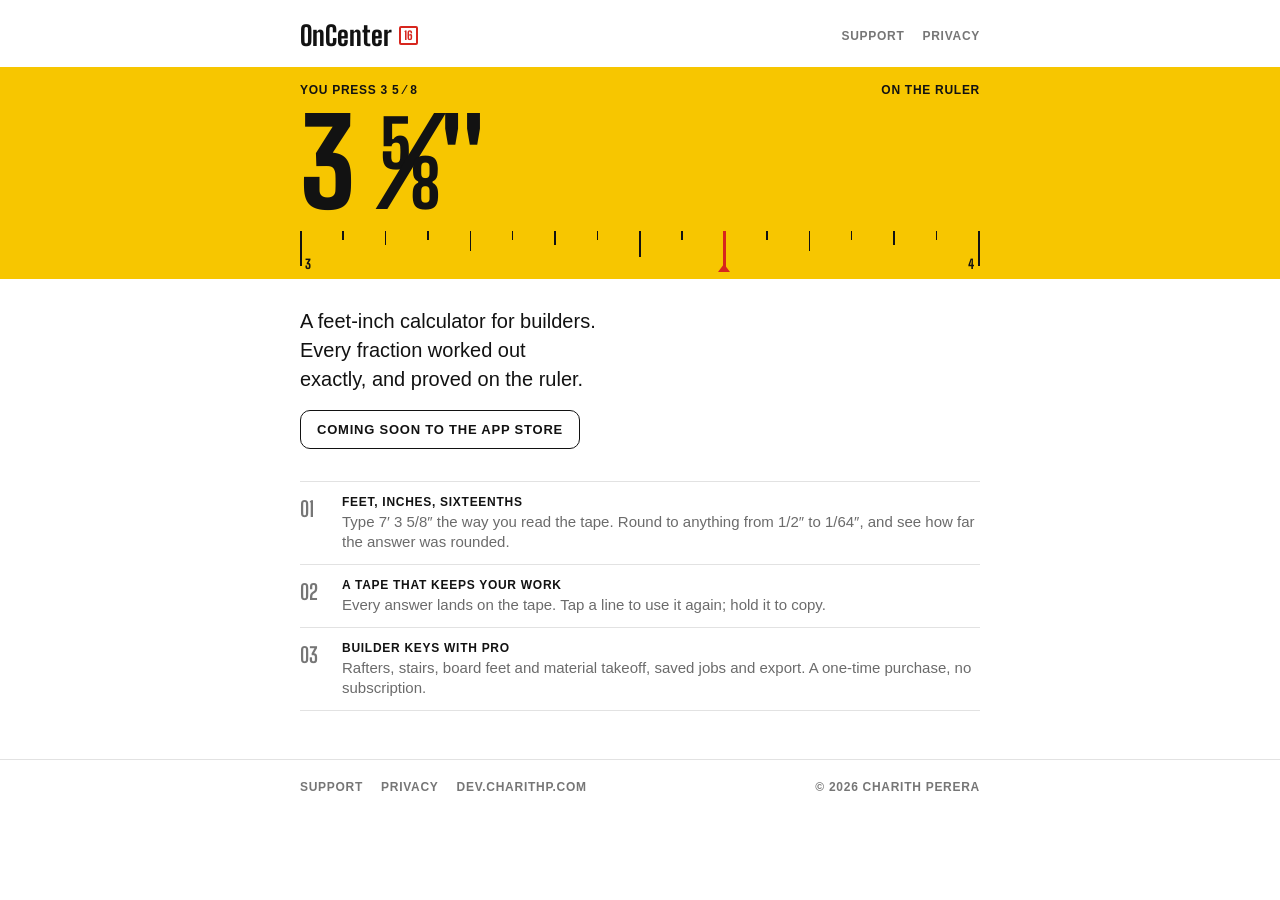
==== index.html @ 0c9e2f1a "OnCenter support and privacy site A holding home page, /support and /privacy in OnCenter's own look," ====
<!DOCTYPE html>
<html lang="en">
<head>
  <meta charset="UTF-8">
  <meta name="viewport" content="width=device-width, initial-scale=1.0">
  <title>OnCenter — Feet &amp; Inch Calculator</title>
  <meta name="description" content="OnCenter is a feet-inch-fraction calculator for builders. Exact fractions, proved on the ruler. Rafters, stairs, board feet and takeoff with Pro.">
  <link rel="icon" href="data:image/svg+xml,%3Csvg%20xmlns='http://www.w3.org/2000/svg'%20viewBox='0%200%2032%2032'%3E%3Crect%20width='32'%20height='32'%20rx='7'%20fill='%23F7C600'/%3E%3Crect%20x='5'%20y='5'%20width='14'%20height='11'%20rx='1'%20fill='none'%20stroke='%23D7261E'%20stroke-width='2'/%3E%3Cpath%20d='M6%2032V24M11%2032V27M16%2032V24M21%2032V27M26%2032V24'%20stroke='%23121212'%20stroke-width='2'/%3E%3C/svg%3E">
  <link rel="preconnect" href="https://fonts.googleapis.com">
  <link rel="preconnect" href="https://fonts.gstatic.com" crossorigin>
  <link href="https://fonts.googleapis.com/css2?family=Big+Shoulders+Display:wght@600;700;800&display=swap" rel="stylesheet">
  <link rel="stylesheet" href="styles.css">
</head>
<body>
  <header class="wrap top">
    <a class="wordmark" href="index.html" aria-label="OnCenter">OnCenter<span class="badge" aria-hidden="true">16</span></a>
    <nav aria-label="Site">
      <a href="support.html">Support</a>
      <a href="privacy.html">Privacy</a>
    </nav>
  </header>

  <section class="blade" aria-label="An example answer: 3 and 5 eighths inches, marked on the ruler">
    <div class="wrap">
      <div class="line"><span>You press 3 5 ⁄ 8</span><span>On the ruler</span></div>
      <div class="answer" aria-hidden="true">3 <span class="num-top">5</span>⁄<span class="num-bottom">8</span>″</div>
      <div class="ruler" aria-hidden="true" id="ruler"></div>
    </div>
  </section>

  <main class="wrap">
    <p class="lead">A feet-inch calculator for builders. Every fraction worked out exactly, and proved on the ruler.</p>
    <span class="soon">Coming soon to the App Store</span>

    <ol class="points">
      <li><span class="n">01</span><div><b>Feet, inches, sixteenths</b><span>Type 7′ 3 5/8″ the way you read the tape. Round to anything from 1/2″ to 1/64″, and see how far the answer was rounded.</span></div></li>
      <li><span class="n">02</span><div><b>A tape that keeps your work</b><span>Every answer lands on the tape. Tap a line to use it again; hold it to copy.</span></div></li>
      <li><span class="n">03</span><div><b>Builder keys with Pro</b><span>Rafters, stairs, board feet and material takeoff, saved jobs and export. A one-time purchase, no subscription.</span></div></li>
    </ol>
  </main>

  <footer>
    <div class="wrap">
      <nav aria-label="Footer">
        <a href="support.html">Support</a>
        <a href="privacy.html">Privacy</a>
        <a href="https://dev.charithp.com">dev.charithp.com</a>
      </nav>
      <span>© 2026 Charith Perera</span>
    </div>
  </footer>

  <script>
    // The blade's ruler: one inch in sixteenths, 3 to 4, the tick at 5/8.
    // Heights as the app draws them (RulerStrip): whole, half, quarter, eighth, sixteenth.
    (function () {
      var ruler = document.getElementById('ruler');
      var heights = [0.88, 0.22, 0.36, 0.22, 0.5, 0.22, 0.36, 0.22, 0.66, 0.22, 0.36, 0.22, 0.5, 0.22, 0.36, 0.22, 0.88];
      heights.forEach(function (h, i) {
        var t = document.createElement('span');
        t.className = 'tick';
        t.style.left = 'calc(' + (i / 16 * 100) + '% - ' + (i / 16 * 2) + 'px)';
        t.style.height = (h * 100) + '%';
        if (i === 0 || i === 16) t.style.width = '2px';
        ruler.appendChild(t);
      });
      var left = document.createElement('span');
      left.className = 'num'; left.textContent = '3'; left.style.left = '5px';
      var right = document.createElement('span');
      right.className = 'num'; right.textContent = '4'; right.style.right = '6px';
      var mark = document.createElement('span');
      mark.className = 'mark'; mark.style.left = 'calc(62.5% - 1.25px)';
      ruler.append(left, right, mark);
    })();
  </script>
</body>
</html>
---- styles.css ----
/* OnCenter's site: the app's tape-blade identity on the web.
   Tokens mirror OnCenter/Shared/Design/DesignSystem.swift (DESIGN.md Part 1).
   Ink on white, one yellow blade band, the red only as the 16 badge and the
   ruler's tick. Links are ink, never blue (DESIGN.md, Don't). */

:root {
  --page: #FFFFFF;
  --ink: #121212;
  --muted: #6B6B6B;
  --label: #767676;
  --rule: #E2E2E2;
  --blade: #F7C600;
  --on-blade: #121212;
  --red: #D7261E;
  --red-on-blade: #D7261E;
  --numbers: "Big Shoulders Display", "Arial Narrow", "Roboto Condensed", sans-serif;
  --sans: -apple-system, BlinkMacSystemFont, "SF Pro Text", "Helvetica Neue", Arial, sans-serif;
  color-scheme: light;
}

@media (prefers-color-scheme: dark) {
  :root:not([data-theme="light"]) {
    --page: #121212;
    --ink: #F2F2F2;
    --muted: #9A9A9A;
    --label: #7E7E7E;
    --rule: #2C2C2C;
    --red: #FF4A3D;
    color-scheme: dark;
  }
}

:root[data-theme="dark"] {
  --page: #121212;
  --ink: #F2F2F2;
  --muted: #9A9A9A;
  --label: #7E7E7E;
  --rule: #2C2C2C;
  --red: #FF4A3D;
  color-scheme: dark;
}

* { box-sizing: border-box; }

html, body { margin: 0; }

body {
  background: var(--page);
  color: var(--ink);
  font: 17px/1.55 var(--sans);
  -webkit-font-smoothing: antialiased;
}

a { color: var(--ink); text-decoration-thickness: 1.5px; text-underline-offset: 3px; }
a:hover { text-decoration-thickness: 2.5px; }

.wrap { max-width: 720px; margin: 0 auto; padding-inline: 20px; }

/* The wordmark: Big Shoulders 800 with the red-boxed 16. */
.wordmark {
  display: inline-flex; align-items: center; gap: 7px;
  font: 800 27px/1 var(--numbers); color: var(--ink); text-decoration: none;
}
.wordmark .badge {
  font: 800 12px/1 var(--numbers); color: var(--red);
  border: 2px solid var(--red); border-radius: 2px; padding: 2px 3px 1px;
}

header.top { padding-block: 22px 18px; display: flex; align-items: center; justify-content: space-between; gap: 16px; flex-wrap: wrap; }
header.top nav { display: flex; gap: 18px; font: 600 12px/1 var(--sans); letter-spacing: .06em; text-transform: uppercase; }
header.top nav a { text-decoration: none; color: var(--label); }
header.top nav a:hover, header.top nav a[aria-current] { color: var(--ink); }

.label { font: 600 12px/16px var(--sans); letter-spacing: .06em; text-transform: uppercase; color: var(--label); }

/* The blade: full-bleed yellow, one answer, its ruler. */
.blade { background: var(--blade); color: var(--on-blade); }
.blade .wrap { padding-block: 14px 8px; }
.blade .line { display: flex; justify-content: space-between; gap: 12px; font: 600 12px/18px var(--sans); letter-spacing: .06em; text-transform: uppercase; }
.blade .answer { font: 800 clamp(66px, 16vw, 120px)/1 var(--numbers); letter-spacing: -.01em; margin-top: 4px; }
/* The raised fraction, as the blade sets it: numerals at 0.55×, the
   numerator raised, the ⁄ at full size between them. */
.blade .answer .num-top, .blade .answer .num-bottom { font-size: .55em; line-height: 0; }
.blade .answer .num-top { vertical-align: .6em; }

.ruler { position: relative; height: 40px; margin-top: 8px; }
.ruler .tick { position: absolute; top: 0; width: 1.5px; background: var(--on-blade); }
.ruler .num { position: absolute; bottom: 0; font: 800 13px/1 var(--numbers); }
.ruler .mark { position: absolute; top: 0; bottom: 0; width: 3px; background: var(--red-on-blade); transform: translateX(-1px); }
.ruler .mark::after {
  content: ""; position: absolute; bottom: -1px; left: -4.5px;
  border-left: 6px solid transparent; border-right: 6px solid transparent; border-bottom: 8px solid var(--red-on-blade);
}

main { padding-block: 28px 48px; }

.lead { font-size: 20px; line-height: 1.45; color: var(--ink); max-width: 34ch; margin: 0 0 16px; text-wrap: balance; }
.soon { display: inline-flex; align-items: center; gap: 10px; border: 1.5px solid var(--ink); border-radius: 10px; padding: 12px 16px; font: 600 13px/1 var(--sans); letter-spacing: .06em; text-transform: uppercase; }

.points { list-style: none; padding: 0; margin: 32px 0 0; border-top: 1px solid var(--rule); }
.points li { display: flex; gap: 14px; padding: 12px 0; border-bottom: 1px solid var(--rule); }
.points .n { flex: none; width: 28px; font: 700 21px/1.2 var(--numbers); color: var(--label); }
.points b { display: block; font: 600 12px/16px var(--sans); letter-spacing: .06em; text-transform: uppercase; }
.points span { display: block; margin-top: 2px; color: var(--muted); font-size: 15px; line-height: 20px; }

/* Legal and support pages. */
.doc h1 { font: 800 56px/52px var(--numbers); text-transform: uppercase; margin: 6px 0 10px; text-wrap: balance; }
.doc .updated { margin: 0 0 24px; }
.doc h2 { font: 600 17px/22px var(--sans); margin: 32px 0 6px; padding-top: 16px; border-top: 1px solid var(--rule); }
.doc p, .doc li { color: var(--ink); max-width: 66ch; }
.doc p { margin: 0 0 12px; }
.doc ul { padding-left: 20px; margin: 0 0 12px; }
.doc li { margin-bottom: 6px; }
.doc .muted { color: var(--muted); }
/* Keys and typed entries, outlined like the keypad's keys. */
.doc code { font: 600 15px/1 var(--sans); white-space: nowrap; border: 1.5px solid var(--ink); border-radius: 6px; padding: 1px 6px; }
.email { font: 700 25px/1.2 var(--numbers); }

footer { border-top: 1px solid var(--rule); }
footer .wrap { padding-block: 18px 28px; display: flex; justify-content: space-between; gap: 16px; flex-wrap: wrap; }
footer nav { display: flex; gap: 18px; flex-wrap: wrap; }
footer, footer a { color: var(--label); font: 600 12px/18px var(--sans); letter-spacing: .06em; text-transform: uppercase; text-decoration: none; }
footer a:hover { color: var(--ink); }
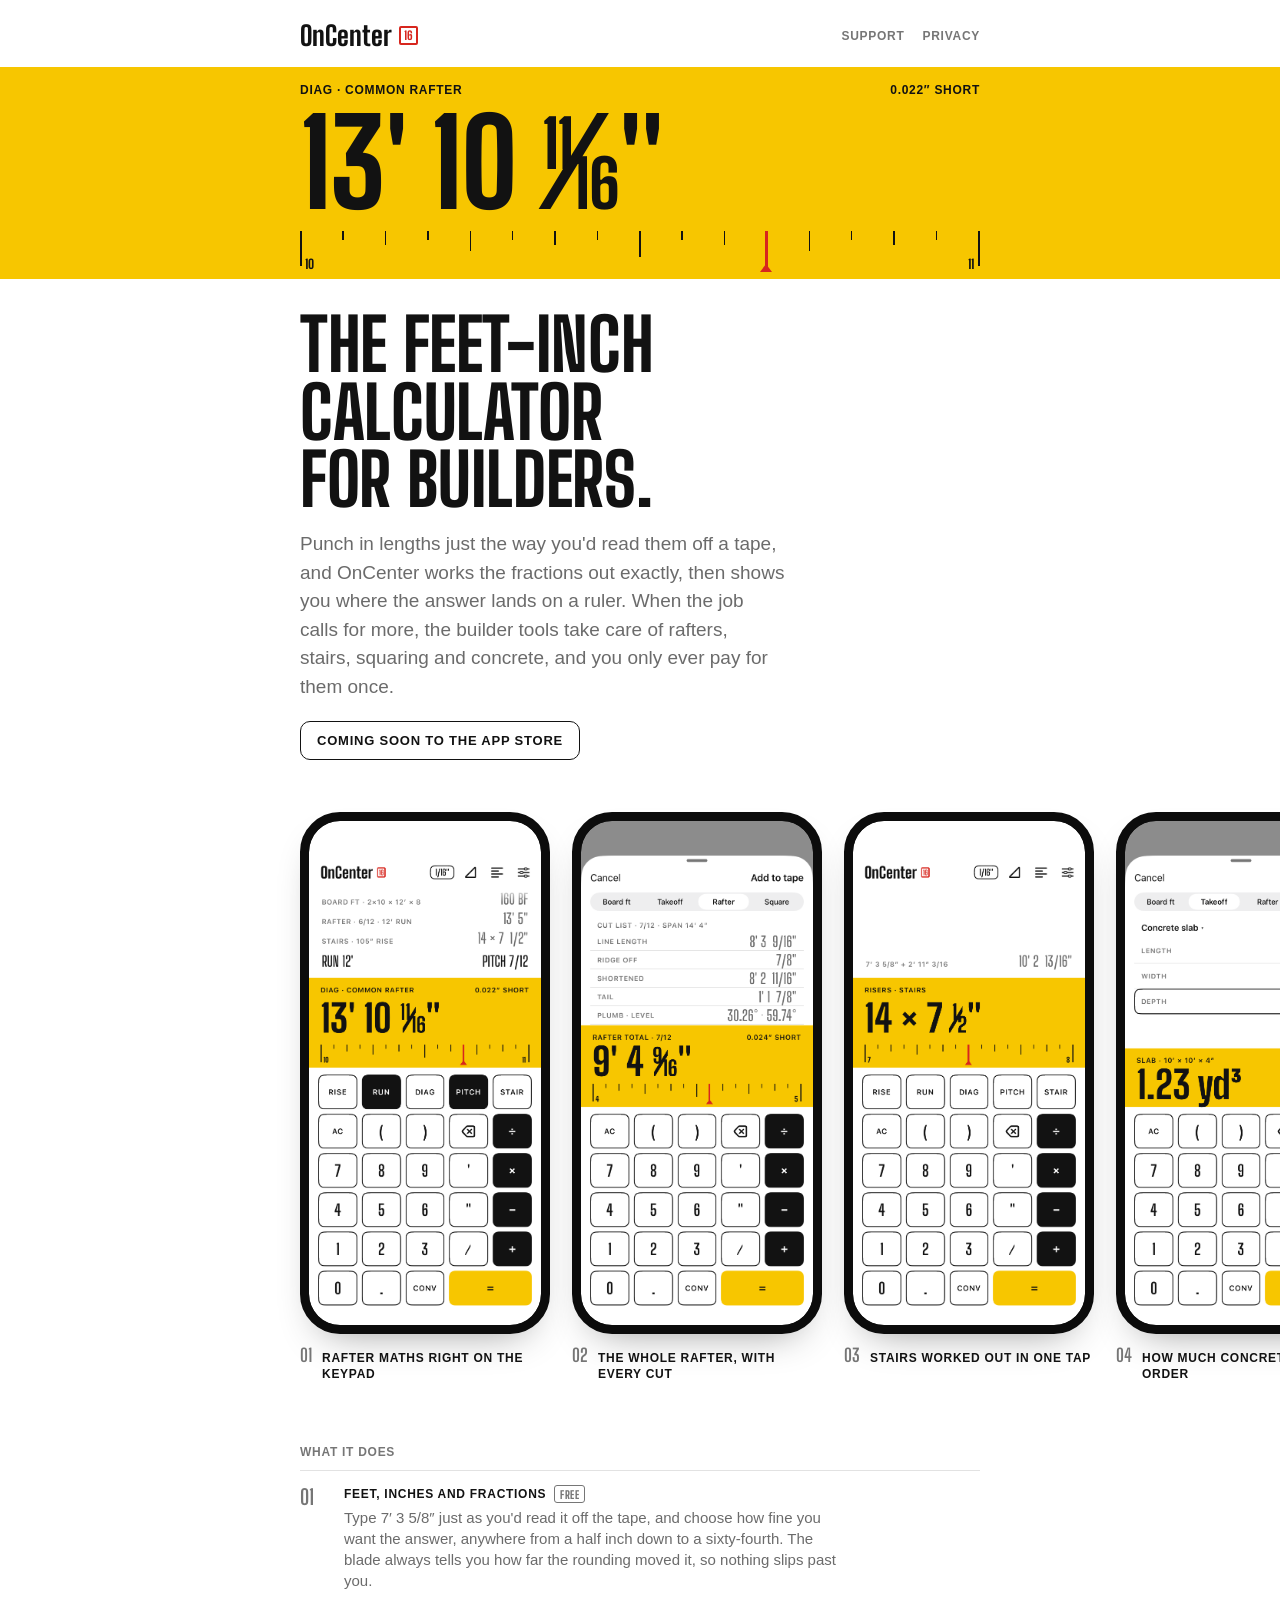
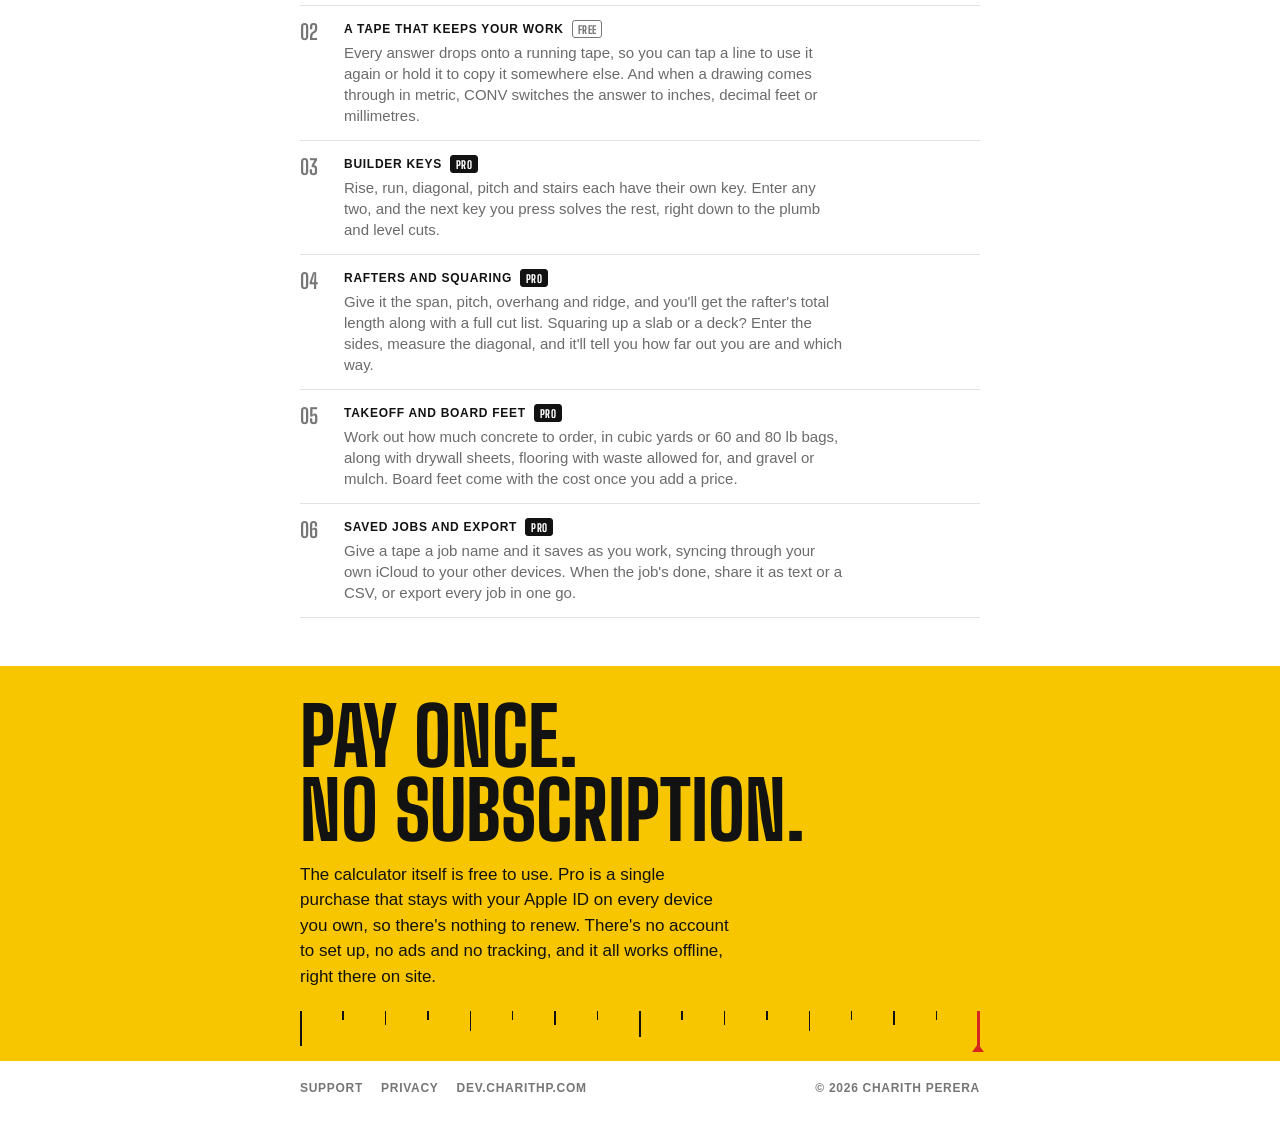
==== commit cafe45c1: "Landing page: the blade hero, a strip of app screens, the feature ledger Replaces the holding page. " ====
--- a/index.html
+++ b/index.html
@@ -3,8 +3,12 @@
 <head>
   <meta charset="UTF-8">
   <meta name="viewport" content="width=device-width, initial-scale=1.0">
-  <title>OnCenter — Feet &amp; Inch Calculator</title>
-  <meta name="description" content="OnCenter is a feet-inch-fraction calculator for builders. Exact fractions, proved on the ruler. Rafters, stairs, board feet and takeoff with Pro.">
+  <title>OnCenter — Feet &amp; Inch Calculator for Builders</title>
+  <meta name="description" content="OnCenter is a feet-inch-fraction calculator for builders. Exact fractions, proved on the ruler. Rafters, stairs, squaring, board feet and concrete takeoff. Pay once, no subscription.">
+  <meta property="og:title" content="OnCenter — Feet &amp; Inch Calculator for Builders">
+  <meta property="og:description" content="Exact fractions, proved on the ruler. Rafters, stairs and takeoff. Pay once, no subscription.">
+  <meta property="og:type" content="website">
+  <meta name="theme-color" content="#F7C600">
   <link rel="icon" href="data:image/svg+xml,%3Csvg%20xmlns='http://www.w3.org/2000/svg'%20viewBox='0%200%2032%2032'%3E%3Crect%20width='32'%20height='32'%20rx='7'%20fill='%23F7C600'/%3E%3Crect%20x='5'%20y='5'%20width='14'%20height='11'%20rx='1'%20fill='none'%20stroke='%23D7261E'%20stroke-width='2'/%3E%3Cpath%20d='M6%2032V24M11%2032V27M16%2032V24M21%2032V27M26%2032V24'%20stroke='%23121212'%20stroke-width='2'/%3E%3C/svg%3E">
   <link rel="preconnect" href="https://fonts.googleapis.com">
   <link rel="preconnect" href="https://fonts.gstatic.com" crossorigin>
@@ -20,23 +24,89 @@
     </nav>
   </header>
 
-  <section class="blade" aria-label="An example answer: 3 and 5 eighths inches, marked on the ruler">
+  <!-- The hero is the app's blade, full-bleed: one answer and the ruler that proves it. -->
+  <section class="blade" aria-label="An example answer: a common rafter of 13 feet 10 and 11 sixteenths inches, marked on the ruler">
     <div class="wrap">
-      <div class="line"><span>You press 3 5 ⁄ 8</span><span>On the ruler</span></div>
-      <div class="answer" aria-hidden="true">3 <span class="num-top">5</span>⁄<span class="num-bottom">8</span>″</div>
-      <div class="ruler" aria-hidden="true" id="ruler"></div>
+      <div class="line"><span>Diag · common rafter</span><span>0.022″ short</span></div>
+      <div class="answer" aria-hidden="true">13′ 10 <span class="num-top">11</span>⁄<span class="num-bottom">16</span>″</div>
+      <div class="ruler" aria-hidden="true" data-from="10" data-tick="11"></div>
     </div>
   </section>
 
-  <main class="wrap">
-    <p class="lead">A feet-inch calculator for builders. Every fraction worked out exactly, and proved on the ruler.</p>
-    <span class="soon">Coming soon to the App Store</span>
+  <main>
+    <section class="wrap intro">
+      <h1>The feet-inch calculator for builders.</h1>
+      <p class="lead">Punch in lengths just the way you'd read them off a tape, and OnCenter works the fractions out exactly, then shows you where the answer lands on a ruler. When the job calls for more, the builder tools take care of rafters, stairs, squaring and concrete, and you only ever pay for them once.</p>
+      <span class="soon">Coming soon to the App Store</span>
+    </section>
 
-    <ol class="points">
-      <li><span class="n">01</span><div><b>Feet, inches, sixteenths</b><span>Type 7′ 3 5/8″ the way you read the tape. Round to anything from 1/2″ to 1/64″, and see how far the answer was rounded.</span></div></li>
-      <li><span class="n">02</span><div><b>A tape that keeps your work</b><span>Every answer lands on the tape. Tap a line to use it again; hold it to copy.</span></div></li>
-      <li><span class="n">03</span><div><b>Builder keys with Pro</b><span>Rafters, stairs, board feet and material takeoff, saved jobs and export. A one-time purchase, no subscription.</span></div></li>
-    </ol>
+    <!-- The tape: the app's screens in a row, read left to right like a tape measure. -->
+    <section class="screens" aria-label="Screens from the app">
+      <div class="strip">
+        <figure>
+          <div class="phone"><picture><source srcset="screenshots/01-calculator-dark.png" media="(prefers-color-scheme: dark)"><img src="screenshots/01-calculator.png" alt="The OnCenter calculator: a tape of board feet, rafter and stair answers above the yellow blade, which reads 13 feet 10 and 11 sixteenths inches with the red tick on the ruler, over the builder keys and keypad" loading="eager" width="1206" height="2622"></picture></div>
+          <figcaption><span class="n">01</span>Rafter maths right on the keypad</figcaption>
+        </figure>
+        <figure>
+          <div class="phone"><picture><source srcset="screenshots/02-rafter-dark.png" media="(prefers-color-scheme: dark)"><img src="screenshots/02-rafter.png" alt="The Rafter calculator's cut list for a 7/12 pitch over a 14 foot 4 inch span: line length, ridge off, shortened length, tail, and plumb and level cut angles, with the rafter total of 9 feet 4 and 9 sixteenths inches on the blade" loading="lazy" width="1206" height="2622"></picture></div>
+          <figcaption><span class="n">02</span>The whole rafter, with every cut</figcaption>
+        </figure>
+        <figure>
+          <div class="phone"><picture><source srcset="screenshots/03-stairs-dark.png" media="(prefers-color-scheme: dark)"><img src="screenshots/03-stairs.png" alt="A fraction sum on the tape, 7 feet 3 and 5 eighths plus 2 feet 11 and 3 sixteenths equals 10 feet 2 and 13 sixteenths, and the blade showing 14 risers of 7 and a half inches" loading="lazy" width="1206" height="2622"></picture></div>
+          <figcaption><span class="n">03</span>Stairs worked out in one tap</figcaption>
+        </figure>
+        <figure>
+          <div class="phone"><picture><source srcset="screenshots/04-takeoff-dark.png" media="(prefers-color-scheme: dark)"><img src="screenshots/04-takeoff.png" alt="The Takeoff calculator for a 10 by 10 foot concrete slab 4 inches deep: 1.23 cubic yards, or 56 eighty-pound bags" loading="lazy" width="1206" height="2622"></picture></div>
+          <figcaption><span class="n">04</span>How much concrete to order</figcaption>
+        </figure>
+      </div>
+    </section>
+
+    <section class="wrap ledger" aria-labelledby="what">
+      <h2 id="what" class="label">What it does</h2>
+      <ol>
+        <li>
+          <span class="n">01</span>
+          <div><b>Feet, inches and fractions <em class="tag">Free</em></b>
+          <span>Type 7′ 3 5/8″ just as you'd read it off the tape, and choose how fine you want the answer, anywhere from a half inch down to a sixty-fourth. The blade always tells you how far the rounding moved it, so nothing slips past you.</span></div>
+        </li>
+        <li>
+          <span class="n">02</span>
+          <div><b>A tape that keeps your work <em class="tag">Free</em></b>
+          <span>Every answer drops onto a running tape, so you can tap a line to use it again or hold it to copy it somewhere else. And when a drawing comes through in metric, CONV switches the answer to inches, decimal feet or millimetres.</span></div>
+        </li>
+        <li>
+          <span class="n">03</span>
+          <div><b>Builder keys <em class="tag pro">Pro</em></b>
+          <span>Rise, run, diagonal, pitch and stairs each have their own key. Enter any two, and the next key you press solves the rest, right down to the plumb and level cuts.</span></div>
+        </li>
+        <li>
+          <span class="n">04</span>
+          <div><b>Rafters and squaring <em class="tag pro">Pro</em></b>
+          <span>Give it the span, pitch, overhang and ridge, and you'll get the rafter's total length along with a full cut list. Squaring up a slab or a deck? Enter the sides, measure the diagonal, and it'll tell you how far out you are and which way.</span></div>
+        </li>
+        <li>
+          <span class="n">05</span>
+          <div><b>Takeoff and board feet <em class="tag pro">Pro</em></b>
+          <span>Work out how much concrete to order, in cubic yards or 60 and 80 lb bags, along with drywall sheets, flooring with waste allowed for, and gravel or mulch. Board feet come with the cost once you add a price.</span></div>
+        </li>
+        <li>
+          <span class="n">06</span>
+          <div><b>Saved jobs and export <em class="tag pro">Pro</em></b>
+          <span>Give a tape a job name and it saves as you work, syncing through your own iCloud to your other devices. When the job's done, share it as text or a CSV, or export every job in one go.</span></div>
+        </li>
+      </ol>
+    </section>
+
+    <!-- The price callout: the paywall's promise, with no figure (the price is StoreKit's, local to each store). -->
+    <section class="paid" aria-labelledby="paid">
+      <div class="wrap">
+        <h2 id="paid">Pay once.<br>No subscription.</h2>
+        <p>The calculator itself is free to use. Pro is a single purchase that stays with your Apple ID on every device you own, so there's nothing to renew. There's no account to set up, no ads and no tracking, and it all works offline, right there on site.</p>
+        <!-- The tick at 16/16, Settings' "Paid in full": no numerals, as there. -->
+        <div class="ruler" aria-hidden="true" data-from="0" data-tick="16" data-numbers="false"></div>
+      </div>
+    </section>
   </main>
 
   <footer>
@@ -51,10 +121,11 @@
   </footer>
 
   <script>
-    // The blade's ruler: one inch in sixteenths, 3 to 4, the tick at 5/8.
-    // Heights as the app draws them (RulerStrip): whole, half, quarter, eighth, sixteenth.
-    (function () {
-      var ruler = document.getElementById('ruler');
+    // Each ruler: one inch in sixteenths from data-from, the red tick at
+    // data-tick sixteenths. Heights as the app draws them (RulerStrip):
+    // whole, half, quarter, eighth, sixteenth.
+    document.querySelectorAll('.ruler').forEach(function (ruler) {
+      var from = Number(ruler.dataset.from), tick = Number(ruler.dataset.tick);
       var heights = [0.88, 0.22, 0.36, 0.22, 0.5, 0.22, 0.36, 0.22, 0.66, 0.22, 0.36, 0.22, 0.5, 0.22, 0.36, 0.22, 0.88];
       heights.forEach(function (h, i) {
         var t = document.createElement('span');
@@ -64,14 +135,18 @@
         if (i === 0 || i === 16) t.style.width = '2px';
         ruler.appendChild(t);
       });
-      var left = document.createElement('span');
-      left.className = 'num'; left.textContent = '3'; left.style.left = '5px';
-      var right = document.createElement('span');
-      right.className = 'num'; right.textContent = '4'; right.style.right = '6px';
+      if (ruler.dataset.numbers !== 'false') {
+        var left = document.createElement('span');
+        left.className = 'num'; left.textContent = from; left.style.left = '5px';
+        var right = document.createElement('span');
+        right.className = 'num'; right.textContent = from + 1; right.style.right = '6px';
+        ruler.append(left, right);
+      }
       var mark = document.createElement('span');
-      mark.className = 'mark'; mark.style.left = 'calc(62.5% - 1.25px)';
-      ruler.append(left, right, mark);
-    })();
+      mark.className = 'mark';
+      mark.style.left = 'calc(' + (tick / 16 * 100) + '% - ' + (tick / 16 * 2 + 0.5) + 'px)';
+      ruler.append(mark);
+    });
   </script>
 </body>
 </html>
--- a/styles.css
+++ b/styles.css
@@ -92,16 +92,49 @@
   border-left: 6px solid transparent; border-right: 6px solid transparent; border-bottom: 8px solid var(--red-on-blade);
 }
 
-main { padding-block: 28px 48px; }
+main { padding-block: 0 0; }
 
-.lead { font-size: 20px; line-height: 1.45; color: var(--ink); max-width: 34ch; margin: 0 0 16px; text-wrap: balance; }
+/* The headline under the blade: the one display line, as the paywall sets it. */
+.intro { padding-block: 32px 8px; }
+.intro h1 { font: 800 clamp(44px, 9vw, 72px)/.94 var(--numbers); text-transform: uppercase; letter-spacing: -.005em; margin: 0 0 16px; max-width: 12ch; text-wrap: balance; }
+.lead { font-size: 19px; line-height: 1.5; color: var(--muted); max-width: 46ch; margin: 0 0 20px; text-wrap: pretty; }
 .soon { display: inline-flex; align-items: center; gap: 10px; border: 1.5px solid var(--ink); border-radius: 10px; padding: 12px 16px; font: 600 13px/1 var(--sans); letter-spacing: .06em; text-transform: uppercase; }
 
-.points { list-style: none; padding: 0; margin: 32px 0 0; border-top: 1px solid var(--rule); }
-.points li { display: flex; gap: 14px; padding: 12px 0; border-bottom: 1px solid var(--rule); }
-.points .n { flex: none; width: 28px; font: 700 21px/1.2 var(--numbers); color: var(--label); }
-.points b { display: block; font: 600 12px/16px var(--sans); letter-spacing: .06em; text-transform: uppercase; }
-.points span { display: block; margin-top: 2px; color: var(--muted); font-size: 15px; line-height: 20px; }
+/* The tape: screens in one row that runs off the edge, scrolled like a
+   tape paying out. Not a gallery grid: the strip is the archetype. */
+.screens { margin-block: 40px 8px; }
+.strip {
+  --gutter: max(20px, calc((100vw - 720px) / 2 + 20px));
+  display: flex; gap: 22px; overflow-x: auto; scroll-snap-type: x mandatory;
+  padding: 4px var(--gutter) 18px;
+  /* Snap to the text column's edge, not the window's. */
+  scroll-padding-inline: var(--gutter);
+  scrollbar-width: thin;
+}
+.strip figure { margin: 0; flex: 0 0 min(250px, 68vw); scroll-snap-align: start; }
+.phone { border: 9px solid #0C0C0C; border-radius: 40px; overflow: hidden; background: #0C0C0C; box-shadow: 0 18px 40px -22px rgba(0, 0, 0, .45); }
+.phone picture, .phone img { display: block; width: 100%; height: auto; border-radius: 31px; }
+/* On the dark page the near-black bezel needs a faint rim to read. */
+@media (prefers-color-scheme: dark) { .phone { box-shadow: 0 0 0 1px #3A3A3A, 0 18px 40px -22px rgba(0, 0, 0, .6); } }
+.strip figcaption { display: flex; gap: 10px; align-items: baseline; margin-top: 12px; font: 600 12px/16px var(--sans); letter-spacing: .06em; text-transform: uppercase; }
+.strip figcaption .n { font: 700 18px/1 var(--numbers); color: var(--label); letter-spacing: 0; }
+
+/* What it does: the paywall's numbered ledger, ruled like the tape. */
+.ledger { padding-block: 36px 48px; }
+.ledger h2 { margin: 0 0 10px; }
+.ledger ol { list-style: none; padding: 0; margin: 0; border-top: 1px solid var(--rule); }
+.ledger li { display: flex; gap: 14px; padding: 14px 0; border-bottom: 1px solid var(--rule); }
+.ledger .n { flex: none; width: 30px; font: 700 21px/1.1 var(--numbers); color: var(--label); }
+.ledger b { display: flex; align-items: center; gap: 8px; flex-wrap: wrap; font: 600 12px/16px var(--sans); letter-spacing: .06em; text-transform: uppercase; }
+.ledger li > div > span { display: block; margin-top: 4px; color: var(--muted); font-size: 15px; line-height: 21px; max-width: 60ch; }
+.tag { font: 800 11px/1 var(--numbers); font-style: normal; letter-spacing: .04em; padding: 3px 5px 2px; border: 1.5px solid var(--label); border-radius: 3px; color: var(--label); }
+.tag.pro { border-color: var(--ink); background: var(--ink); color: var(--page); }
+
+/* The promise, on the blade again: the page ends where the app keeps it. */
+.paid { background: var(--blade); color: var(--on-blade); }
+.paid .wrap { padding-block: 34px 10px; }
+.paid h2 { font: 800 clamp(48px, 10vw, 80px)/.92 var(--numbers); text-transform: uppercase; margin: 0 0 14px; }
+.paid p { margin: 0 0 22px; max-width: 46ch; font-size: 17px; line-height: 1.5; }
 
 /* Legal and support pages. */
 .doc h1 { font: 800 56px/52px var(--numbers); text-transform: uppercase; margin: 6px 0 10px; text-wrap: balance; }
@@ -117,6 +150,7 @@
 .email { font: 700 25px/1.2 var(--numbers); }
 
 footer { border-top: 1px solid var(--rule); }
+.paid + footer, main:has(> .paid:last-child) + footer { border-top: 0; }
 footer .wrap { padding-block: 18px 28px; display: flex; justify-content: space-between; gap: 16px; flex-wrap: wrap; }
 footer nav { display: flex; gap: 18px; flex-wrap: wrap; }
 footer, footer a { color: var(--label); font: 600 12px/18px var(--sans); letter-spacing: .06em; text-transform: uppercase; text-decoration: none; }
